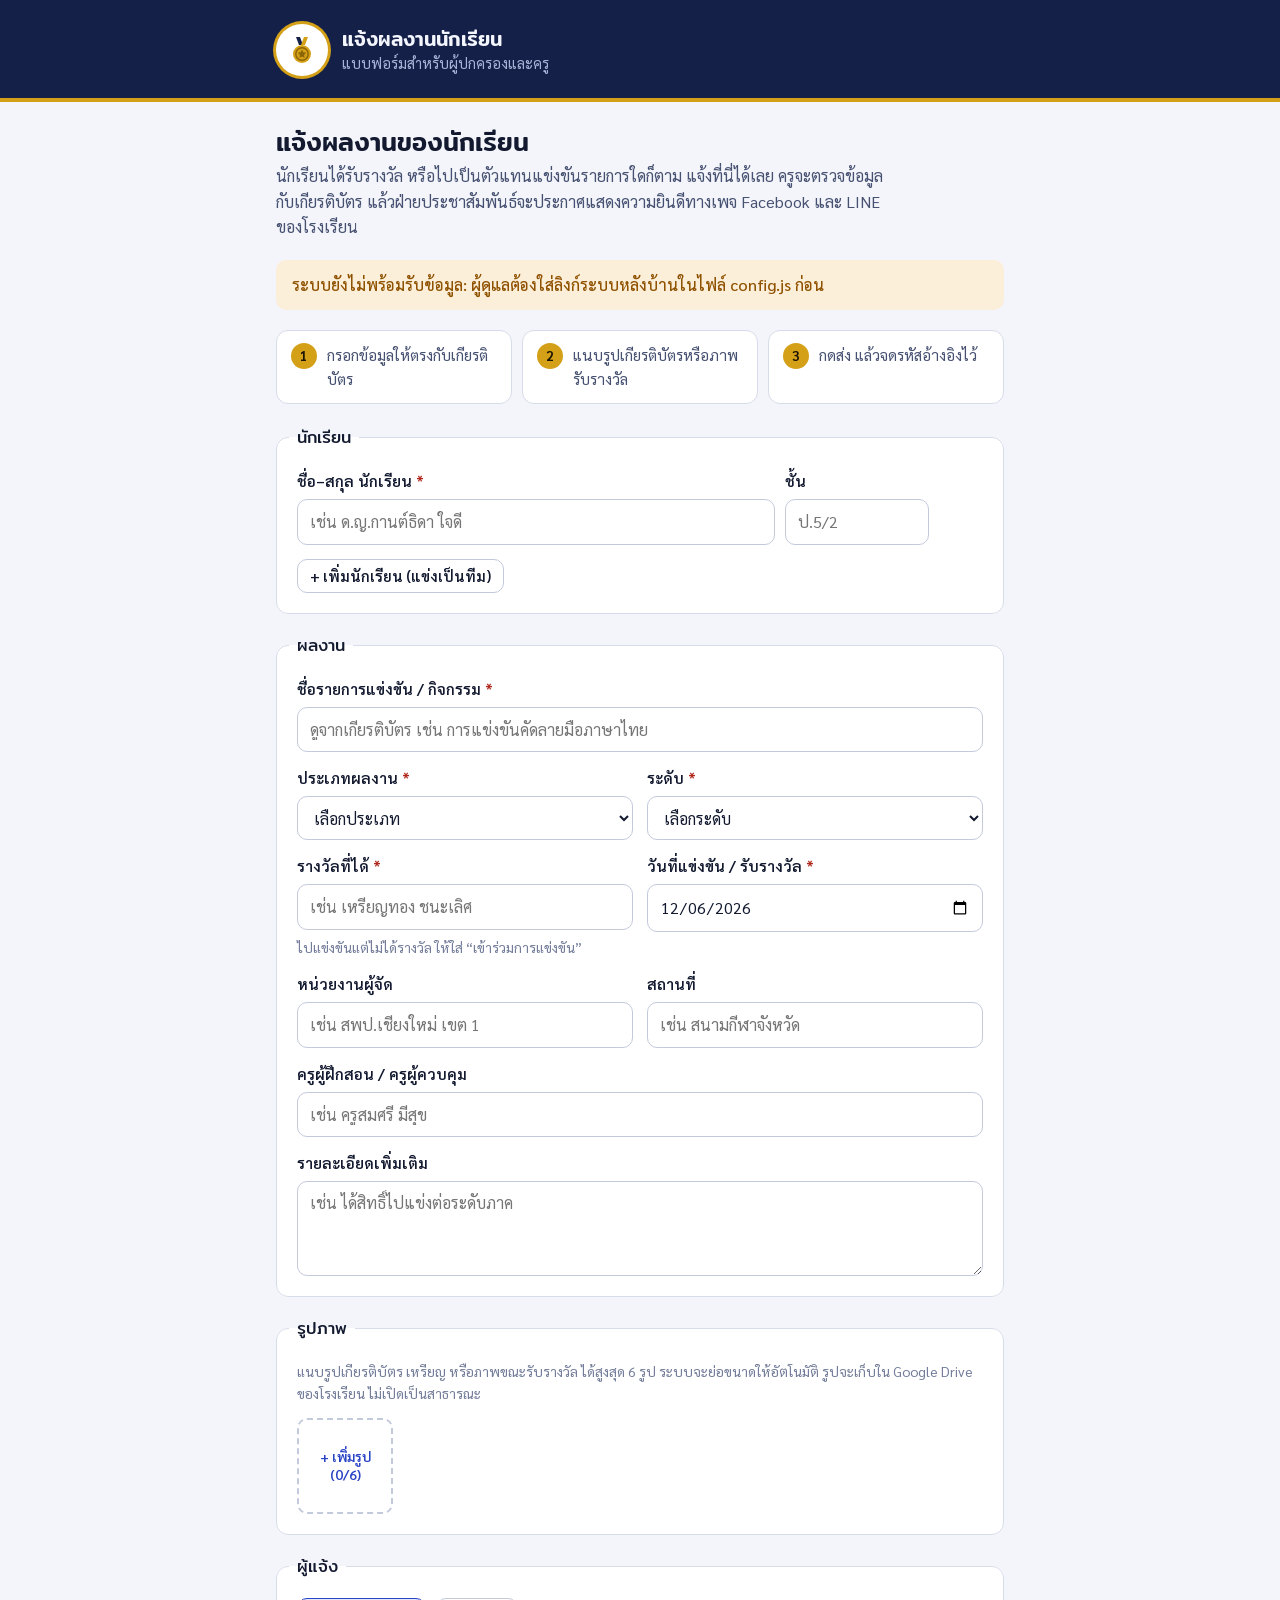
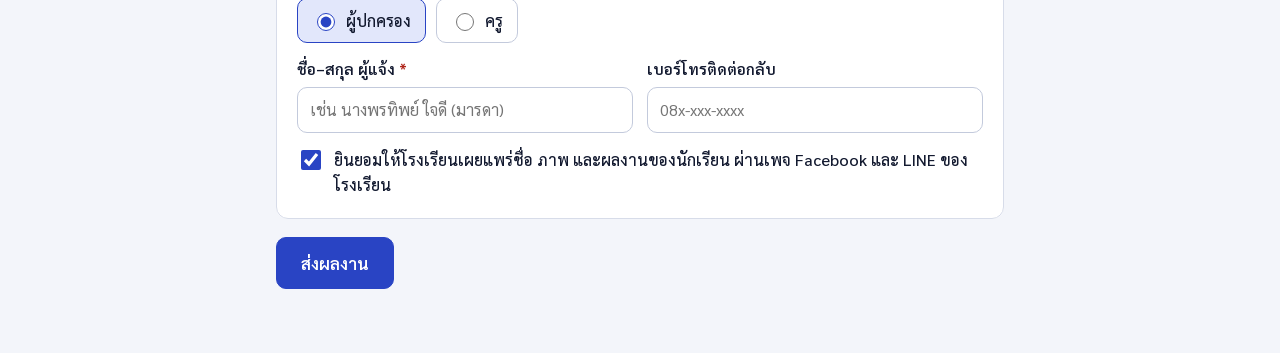
==== index.html @ e20cd3cc "Add files via upload" ====
<!doctype html>
<html lang="th">
<head>
<meta charset="utf-8">
<meta name="viewport" content="width=device-width,initial-scale=1,viewport-fit=cover">
<title>แจ้งผลงานนักเรียน</title>
<meta name="description" content="แบบฟอร์มแจ้งผลงานนักเรียน สำหรับผู้ปกครองและครู พร้อมแนบรูปเกียรติบัตร">
<meta name="theme-color" content="#152048">
<link rel="preconnect" href="https://fonts.googleapis.com">
<link rel="preconnect" href="https://fonts.gstatic.com" crossorigin>
<link rel="stylesheet" href="https://fonts.googleapis.com/css2?family=Mitr:wght@400;500&family=Sarabun:wght@400;500;600;700&display=swap">
<link rel="stylesheet" href="assets/style.css">
<style>
.steps{display:grid;grid-template-columns:repeat(3,1fr);gap:10px;list-style:none;margin:0;padding:0;counter-reset:s}
.steps li{background:var(--surface);border:1px solid var(--line);border-radius:12px;padding:12px 14px;display:flex;gap:10px;align-items:flex-start;font-size:.95rem;color:var(--ink-2);counter-increment:s}
.steps li::before{content:counter(s);flex:none;width:26px;height:26px;border-radius:50%;background:var(--ribbon);color:#1b1404;font-weight:700;display:grid;place-items:center;font-size:.85rem}
.done{background:var(--surface);border:2px solid var(--good);border-radius:16px;padding:28px 24px;display:flex;flex-direction:column;gap:14px;align-items:flex-start}
.done .ref{font-family:var(--font-display);font-size:1.5rem;letter-spacing:.04em;font-variant-numeric:tabular-nums}
.progress{display:flex;align-items:center;gap:10px;color:var(--ink-2);font-weight:500}
@media (max-width:640px){.steps{grid-template-columns:1fr}}
</style>
</head>
<body>
<header class="top solo">
  <div class="wrap narrow">
    <div class="brand">
      <div class="seal" id="seal" aria-hidden="true">
        <svg viewBox="0 0 32 32" fill="none"><path d="M10 3h4l3 8h-4z" fill="#152048"/><path d="M22 3h-4l-3 8h4z" fill="#d4a017"/><circle cx="16" cy="20" r="9" fill="#d4a017"/><circle cx="16" cy="20" r="6.2" fill="none" stroke="#8a6406" stroke-width="1.4"/><path d="M16 15.6l1.3 2.7 3 .4-2.2 2.1.5 3-2.6-1.4-2.6 1.4.5-3-2.2-2.1 3-.4z" fill="#8a6406"/></svg>
      </div>
      <div style="min-width:0">
        <div class="brand-name" id="schoolName">แจ้งผลงานนักเรียน</div>
        <div class="brand-sub" id="schoolSub">แบบฟอร์มสำหรับผู้ปกครองและครู</div>
      </div>
    </div>
  </div>
</header>

<main class="wrap narrow">
  <div class="view">
    <div class="view-head">
      <h1>แจ้งผลงานของนักเรียน</h1>
      <p>นักเรียนได้รับรางวัล หรือไปเป็นตัวแทนแข่งขันรายการใดก็ตาม แจ้งที่นี่ได้เลย ครูจะตรวจข้อมูลกับเกียรติบัตร แล้วฝ่ายประชาสัมพันธ์จะประกาศแสดงความยินดีทางเพจ Facebook และ LINE ของโรงเรียน</p>
    </div>
    <div class="banner warn" id="cfgWarn" hidden></div>

    <ol class="steps" aria-label="ขั้นตอน" id="steps">
      <li>กรอกข้อมูลให้ตรงกับเกียรติบัตร</li>
      <li>แนบรูปเกียรติบัตรหรือภาพรับรางวัล</li>
      <li>กดส่ง แล้วจดรหัสอ้างอิงไว้</li>
    </ol>

    <form id="form" novalidate>
      <fieldset>
        <legend>นักเรียน</legend>
        <div id="rows" style="display:flex;flex-direction:column;gap:12px"></div>
        <div><button class="btn small" type="button" id="addRow">+ เพิ่มนักเรียน (แข่งเป็นทีม)</button></div>
        <span class="err" id="err-stu" hidden>กรอกชื่อนักเรียนให้ครบทุกแถว</span>
      </fieldset>

      <fieldset>
        <legend>ผลงาน</legend>
        <div class="field" id="f-title"><label class="req" for="title">ชื่อรายการแข่งขัน / กิจกรรม</label><input type="text" id="title" placeholder="ดูจากเกียรติบัตร เช่น การแข่งขันคัดลายมือภาษาไทย"></div>
        <div class="grid2">
          <div class="field" id="f-category"><label class="req" for="category">ประเภทผลงาน</label><select id="category"></select></div>
          <div class="field" id="f-level"><label class="req" for="level">ระดับ</label><select id="level"></select></div>
        </div>
        <div class="grid2">
          <div class="field" id="f-award"><label class="req" for="award">รางวัลที่ได้</label><input type="text" id="award" list="awardList" placeholder="เช่น เหรียญทอง ชนะเลิศ"><span class="hint">ไปแข่งขันแต่ไม่ได้รางวัล ให้ใส่ “เข้าร่วมการแข่งขัน”</span></div>
          <div class="field" id="f-date"><label class="req" for="date">วันที่แข่งขัน / รับรางวัล</label><input type="date" id="date"></div>
        </div>
        <div class="grid2">
          <div class="field"><label for="organizer">หน่วยงานผู้จัด</label><input type="text" id="organizer" placeholder="เช่น สพป.เชียงใหม่ เขต 1"></div>
          <div class="field"><label for="venue">สถานที่</label><input type="text" id="venue" placeholder="เช่น สนามกีฬาจังหวัด"></div>
        </div>
        <div class="field"><label for="coach">ครูผู้ฝึกสอน / ครูผู้ควบคุม</label><input type="text" id="coach" placeholder="เช่น ครูสมศรี มีสุข"></div>
        <div class="field"><label for="note">รายละเอียดเพิ่มเติม</label><textarea id="note" rows="3" placeholder="เช่น ได้สิทธิ์ไปแข่งต่อระดับภาค"></textarea></div>
      </fieldset>

      <fieldset>
        <legend>รูปภาพ</legend>
        <p class="hint">แนบรูปเกียรติบัตร เหรียญ หรือภาพขณะรับรางวัล ได้สูงสุด 6 รูป ระบบจะย่อขนาดให้อัตโนมัติ รูปจะเก็บใน Google Drive ของโรงเรียน ไม่เปิดเป็นสาธารณะ</p>
        <div class="thumbs" id="thumbs"></div>
        <span class="err" id="err-photo" hidden></span>
      </fieldset>

      <fieldset>
        <legend>ผู้แจ้ง</legend>
        <div class="choice" role="radiogroup" aria-label="ผู้แจ้ง">
          <label><input type="radio" name="role" id="role-parent" value="parent" checked> ผู้ปกครอง</label>
          <label><input type="radio" name="role" id="role-teacher" value="teacher"> ครู</label>
        </div>
        <div class="grid2">
          <div class="field" id="f-name"><label class="req" for="sname">ชื่อ–สกุล ผู้แจ้ง</label><input type="text" id="sname" placeholder="เช่น นางพรทิพย์ ใจดี (มารดา)" autocomplete="name"></div>
          <div class="field"><label for="phone">เบอร์โทรติดต่อกลับ</label><input type="tel" id="phone" placeholder="08x-xxx-xxxx" inputmode="tel" autocomplete="tel"></div>
        </div>
        <label class="check"><input type="checkbox" id="consent" checked> ยินยอมให้โรงเรียนเผยแพร่ชื่อ ภาพ และผลงานของนักเรียน ผ่านเพจ Facebook และ LINE ของโรงเรียน</label>
        <div class="hp" aria-hidden="true"><label for="website">เว็บไซต์</label><input type="text" id="website" tabindex="-1" autocomplete="off"></div>
      </fieldset>

      <div class="form-actions">
        <button class="btn primary big" type="submit" id="submitBtn">ส่งผลงาน</button>
        <span class="progress" id="progress" role="status" hidden><span class="spinner"></span><span id="progressText"></span></span>
      </div>
      <div class="banner bad" id="submitErr" hidden></div>
    </form>

    <section class="done" id="done" hidden aria-live="polite">
      <span class="st st-announced">ส่งผลงานเรียบร้อย</span>
      <h2>ขอบคุณที่แจ้งผลงาน</h2>
      <p>รหัสอ้างอิงของคุณคือ</p>
      <div class="ref" id="refId"></div>
      <p class="muted">ครูจะตรวจข้อมูลก่อนประกาศ หากต้องแก้ไข ครูจะติดต่อกลับทางเบอร์โทรที่ให้ไว้ แจ้งรหัสนี้กับครูได้หากต้องการสอบถาม</p>
      <button class="btn" type="button" id="again">แจ้งผลงานอื่นเพิ่ม</button>
    </section>
  </div>
</main>

<script src="config.js"></script>
<script src="assets/common.js"></script>
<script>
(function () {
  'use strict';
  const SA = window.SA, $ = s => document.querySelector(s);
  const MAX = 6;
  let photos = []; // {file, url}

  SA.datalists();
  $('#category').innerHTML = SA.options(SA.CATS, 'เลือกประเภท');
  $('#level').innerHTML = SA.options(SA.LEVELS, 'เลือกระดับ');
  $('#date').value = SA.todayISO();
  const renderRows = SA.bindStudentRows($('#rows'), $('#addRow'), 'stu');
  renderRows([]);

  if (!SA.apiReady()) { $('#cfgWarn').hidden = false; $('#cfgWarn').textContent = 'ระบบยังไม่พร้อมรับข้อมูล: ผู้ดูแลต้องใส่ลิงก์ระบบหลังบ้านในไฟล์ config.js ก่อน'; }

  // ชื่อโรงเรียนและตรา (เก็บไว้ในเครื่องเพื่อแสดงเร็วครั้งต่อไป)
  function applyConfig(c) {
    if (!c) return;
    if (c.schoolName) { $('#schoolName').textContent = c.schoolName; document.title = 'แจ้งผลงานนักเรียน · ' + c.schoolName; }
    if (c.affiliation) $('#schoolSub').textContent = c.affiliation;
    if (c.logo) $('#seal').innerHTML = '<img alt="" src="' + SA.dataUrl(c.logo) + '">';
  }
  try { applyConfig(JSON.parse(localStorage.getItem('sa-public-config') || 'null')); } catch (e) {}
  if (SA.apiReady()) {
    SA.api('publicConfig').then(r => {
      applyConfig(r.config);
      try { localStorage.setItem('sa-public-config', JSON.stringify(r.config)); } catch (e) {}
    }).catch(e => {
      if (e.code === 'not_setup' || e.code === 'network') { $('#cfgWarn').hidden = false; $('#cfgWarn').textContent = SA.errText(e); }
    });
  }

  function renderThumbs() {
    let h = photos.map((p, i) => '<figure class="thumb"><img alt="รูปที่ ' + (i + 1) + '" src="' + p.url + '"><button type="button" class="thumb-x" data-rm="' + i + '" aria-label="เอารูปที่ ' + (i + 1) + ' ออก">×</button></figure>').join('');
    if (photos.length < MAX) h += '<label class="add-photo">+ เพิ่มรูป<br>(' + photos.length + '/' + MAX + ')<input type="file" id="photoInput" accept="image/*" multiple aria-label="เลือกรูปภาพ"></label>';
    $('#thumbs').innerHTML = h;
  }
  renderThumbs();
  $('#thumbs').addEventListener('click', e => {
    const b = e.target.closest('[data-rm]'); if (!b) return;
    const i = +b.dataset.rm; URL.revokeObjectURL(photos[i].url); photos.splice(i, 1); renderThumbs();
  });
  $('#thumbs').addEventListener('change', e => {
    if (e.target.id !== 'photoInput') return;
    const files = Array.from(e.target.files || []).filter(f => /^image\//.test(f.type) || /\.(jpe?g|png|webp|heic)$/i.test(f.name));
    const room = MAX - photos.length;
    if (files.length > room) SA.toast('แนบได้สูงสุด ' + MAX + ' รูป');
    files.slice(0, room).forEach(f => photos.push({ file: f, url: URL.createObjectURL(f) }));
    renderThumbs();
  });

  function mark(id, bad) { const f = $('#f-' + id); if (f) f.classList.toggle('invalid', bad); }
  function collect() {
    const v = id => $('#' + id).value.trim();
    return {
      students: SA.readStudents($('#rows')).filter(s => s.name || s.cls),
      title: v('title'), category: v('category'), level: v('level'), award: v('award'), date: v('date'),
      organizer: v('organizer'), venue: v('venue'), coach: v('coach'), note: v('note'),
      submitterRole: $('#role-teacher').checked ? 'teacher' : 'parent',
      submitterName: v('sname'), submitterPhone: v('phone'), consent: $('#consent').checked
    };
  }
  function validate(d) {
    let ok = true;
    const badStu = !d.students.length || d.students.some(s => !s.name);
    $('#err-stu').hidden = !badStu; if (badStu) ok = false;
    [['title', d.title], ['category', d.category], ['level', d.level], ['award', d.award], ['date', d.date], ['name', d.submitterName]].forEach(p => { mark(p[0], !p[1]); if (!p[1]) ok = false; });
    if (!ok) { const f = document.querySelector('.invalid, #err-stu:not([hidden])'); if (f) f.scrollIntoView({ block: 'center', behavior: 'smooth' }); }
    return ok;
  }
  function busy(on, text) { $('#submitBtn').disabled = on; $('#progress').hidden = !on; $('#progressText').textContent = text || ''; }

  $('#form').addEventListener('submit', async e => {
    e.preventDefault();
    $('#submitErr').hidden = true; $('#err-photo').hidden = true;
    const d = collect(); if (!validate(d)) return;
    try {
      const payload = [];
      for (let i = 0; i < photos.length; i++) {
        busy(true, 'กำลังย่อรูปที่ ' + (i + 1) + ' จาก ' + photos.length + '…');
        try { const p = await SA.fileToPayload(photos[i].file, 1600, 'image/jpeg', 0.85); payload.push({ mime: p.mime, b64: p.b64 }); }
        catch (err) { busy(false); $('#err-photo').hidden = false; $('#err-photo').textContent = 'รูปที่ ' + (i + 1) + ': ' + SA.errText(err); return; }
      }
      busy(true, photos.length ? 'กำลังส่งข้อมูลและรูป…' : 'กำลังส่งข้อมูล…');
      const r = await SA.api('submit', { data: d, photos: payload, hp: $('#website').value });
      busy(false);
      $('#refId').textContent = r.id;
      $('#form').hidden = true; $('#steps').hidden = true; $('#done').hidden = false;
      window.scrollTo({ top: 0, behavior: 'smooth' });
    } catch (err) {
      busy(false); $('#submitErr').hidden = false; $('#submitErr').textContent = 'ส่งไม่สำเร็จ: ' + SA.errText(err);
    }
  });

  $('#again').addEventListener('click', () => {
    const keep = { name: $('#sname').value, phone: $('#phone').value, role: $('#role-teacher').checked };
    $('#form').reset(); renderRows([]); photos.forEach(p => URL.revokeObjectURL(p.url)); photos = []; renderThumbs();
    $('#date').value = SA.todayISO(); $('#sname').value = keep.name; $('#phone').value = keep.phone;
    $(keep.role ? '#role-teacher' : '#role-parent').checked = true;
    document.querySelectorAll('.invalid').forEach(x => x.classList.remove('invalid'));
    $('#done').hidden = true; $('#form').hidden = false; $('#steps').hidden = false; window.scrollTo(0, 0);
  });
})();
</script>
</body>
</html>
---- assets/style.css ----
/* ระบบแจ้งผลงานนักเรียน — สไตล์ร่วม
   Layout: แถบหัวสีกรมท่าคาดริบบิ้นทอง + แถบเมนูติดบน แล้วเป็นคอลัมน์งานเดียว */
:root{
  --bg:#f3f5fa; --surface:#ffffff; --surface-2:#eceff7; --line:#d7dce9; --line-2:#c3cadc;
  --ink:#131a30; --ink-2:#465071; --ink-3:#737d99;
  --head-bg:#152048; --head-fg:#f4f6fd; --head-fg-2:#a8b3d8; --ribbon:#d4a017;
  --accent:#2944c4; --accent-ink:#ffffff; --accent-soft:#e2e7fb;
  --gold:#8a6406; --gold-bg:#fbefcc; --silver:#4f5866; --silver-bg:#e8ebf0; --bronze:#874a1d; --bronze-bg:#f6e1cf;
  --warn:#8f5200; --warn-bg:#fcefd9; --bad:#b0261b; --bad-bg:#fce6e3; --good:#17703f; --good-bg:#def3e7; --info:#2944c4; --info-bg:#e2e7fb;
  --shadow:0 1px 2px rgba(19,26,48,.06),0 4px 16px rgba(19,26,48,.06);
  --font-display:"Mitr","Sarabun",system-ui,sans-serif;
  --font-body:"Sarabun","Noto Sans Thai",system-ui,sans-serif;
  --r:12px;
  color-scheme:light;
}
@media (prefers-color-scheme: dark){
  :root{
    --bg:#0d1222; --surface:#151c31; --surface-2:#1c2440; --line:#2a3352; --line-2:#3a4568;
    --ink:#e9ecf7; --ink-2:#b4bdd6; --ink-3:#8590ae;
    --head-bg:#0a0f1e; --head-fg:#eef1fb; --head-fg-2:#8d99c2; --ribbon:#e1b23a;
    --accent:#7f95ff; --accent-ink:#0b1022; --accent-soft:#222d58;
    --gold:#f0c95c; --gold-bg:#3a2e10; --silver:#ccd3de; --silver-bg:#2b3140; --bronze:#eaa874; --bronze-bg:#3b2618;
    --warn:#f2ab52; --warn-bg:#3a2910; --bad:#ff8b80; --bad-bg:#3d1916; --good:#62d394; --good-bg:#12301f; --info:#7f95ff; --info-bg:#222d58;
    --shadow:0 1px 2px rgba(0,0,0,.3),0 4px 16px rgba(0,0,0,.25);
    color-scheme:dark;
  }
}
*{box-sizing:border-box}
[hidden]{display:none!important}
html{-webkit-text-size-adjust:100%}
body{margin:0;background:var(--bg);color:var(--ink);font-family:var(--font-body);font-size:16px;line-height:1.6;-webkit-font-smoothing:antialiased;padding-bottom:env(safe-area-inset-bottom,0px)}
body::before{content:"";position:fixed;inset:0 0 auto;height:env(safe-area-inset-top,0px);z-index:10;background:var(--head-bg)}
img{max-width:100%}
h1,h2,h3{font-family:var(--font-display);font-weight:500;line-height:1.3;text-wrap:balance;margin:0}
h1{font-size:1.6rem} h2{font-size:1.2rem} h3{font-size:1.02rem}
p{margin:0}
a{color:var(--accent)}
button,input,select,textarea{font:inherit;color:inherit}
:focus-visible{outline:2px solid var(--accent);outline-offset:2px}
.wrap{max-width:1120px;margin:0 auto;padding-left:max(16px,env(safe-area-inset-left,0px));padding-right:max(16px,env(safe-area-inset-right,0px))}
.wrap.narrow{max-width:760px}
.muted{color:var(--ink-3)}

/* header */
.top{background:var(--head-bg);color:var(--head-fg);padding-top:env(safe-area-inset-top,0px)}
.top .wrap{display:flex;align-items:center;justify-content:space-between;gap:16px;padding-block:18px 12px;flex-wrap:wrap}
.top.solo{border-bottom:4px solid var(--ribbon)}
.top.solo .wrap{padding-block:24px 22px}
.brand{display:flex;align-items:center;gap:14px;min-width:0}
.seal{width:52px;height:52px;border-radius:50%;flex:none;display:grid;place-items:center;background:#fff;overflow:hidden;box-shadow:0 0 0 3px var(--ribbon)}
.seal img{width:84%;height:84%;object-fit:contain}
.seal svg{width:32px;height:32px}
.brand-name{font-family:var(--font-display);font-size:1.25rem;font-weight:500;line-height:1.25}
.brand-sub{color:var(--head-fg-2);font-size:.92rem}
.top-actions{display:flex;align-items:center;gap:10px;color:var(--head-fg-2);font-size:.92rem;flex-wrap:wrap}
.top-actions button{background:transparent;border:1px solid rgba(255,255,255,.25);color:var(--head-fg);border-radius:8px;padding:4px 12px;cursor:pointer}
.top-actions button:hover{border-color:var(--ribbon)}
.tabs{position:sticky;top:env(safe-area-inset-top,0px);z-index:6;background:var(--head-bg);border-bottom:3px solid var(--ribbon)}
.tabs .wrap{display:flex;gap:2px;overflow-x:auto;scrollbar-width:none}
.tabs .wrap::-webkit-scrollbar{display:none}
.tab{flex:none;display:flex;align-items:center;gap:8px;padding:12px 14px 10px;color:var(--head-fg-2);text-decoration:none;font-family:var(--font-display);font-size:.98rem;border-bottom:3px solid transparent;margin-bottom:-3px;white-space:nowrap}
.tab:hover{color:var(--head-fg)}
.tab[aria-current="page"]{color:var(--head-fg);border-bottom-color:#fff}
.tab .count{min-width:22px;height:22px;padding:0 7px;border-radius:11px;background:var(--ribbon);color:#1b1404;font-family:var(--font-body);font-weight:700;font-size:.8rem;display:inline-grid;place-items:center}
.tab .count[data-zero]{background:rgba(255,255,255,.14);color:var(--head-fg-2)}

/* layout */
main{padding-block:24px 64px}
.view{display:flex;flex-direction:column;gap:20px}
.view-head{display:flex;flex-direction:column;gap:4px}
.view-head p{color:var(--ink-2);max-width:68ch}
.panel{background:var(--surface);border:1px solid var(--line);border-radius:var(--r);padding:20px;box-shadow:var(--shadow);min-width:0}
.panel-head{display:flex;align-items:baseline;justify-content:space-between;gap:12px;flex-wrap:wrap;margin-bottom:14px}
.banner{border-radius:10px;padding:12px 16px;font-weight:500}
.banner.warn{background:var(--warn-bg);color:var(--warn)}
.banner.bad{background:var(--bad-bg);color:var(--bad)}
.banner.good{background:var(--good-bg);color:var(--good)}
.banner.info{background:var(--info-bg);color:var(--info)}

/* buttons */
.btn{display:inline-flex;align-items:center;justify-content:center;gap:8px;min-height:42px;padding:8px 16px;border-radius:10px;border:1px solid var(--line-2);background:var(--surface);color:var(--ink);font-weight:600;cursor:pointer;text-decoration:none;line-height:1.2}
.btn:hover{border-color:var(--accent);color:var(--accent)}
.btn.primary{background:var(--accent);border-color:var(--accent);color:var(--accent-ink)}
.btn.primary:hover{filter:brightness(1.08);color:var(--accent-ink)}
.btn.good{background:var(--good);border-color:var(--good);color:var(--surface)}
.btn.good:hover{filter:brightness(1.08);color:var(--surface)}
.btn.danger{color:var(--bad);border-color:var(--bad)}
.btn.danger.solid{background:var(--bad);color:var(--surface)}
.btn.small{min-height:34px;padding:4px 12px;font-size:.92rem}
.btn.big{min-height:52px;padding:12px 24px;font-size:1.05rem}
.btn[disabled]{opacity:.5;cursor:not-allowed;filter:none}
.btn-row{display:flex;gap:8px;flex-wrap:wrap;align-items:center}
.link-btn{background:none;border:0;padding:0;color:var(--accent);font-weight:600;cursor:pointer;text-decoration:underline;text-underline-offset:3px}

/* chips */
.st,.medal,.lvl{display:inline-flex;align-items:center;gap:6px;padding:2px 10px;border-radius:999px;font-size:.84rem;font-weight:600;white-space:nowrap;line-height:1.6}
.st::before{content:"";width:7px;height:7px;border-radius:50%;background:currentColor}
.st-pending{background:var(--warn-bg);color:var(--warn)}
.st-returned{background:var(--bad-bg);color:var(--bad)}
.st-approved{background:var(--info-bg);color:var(--info)}
.st-announced{background:var(--good-bg);color:var(--good)}
.medal{white-space:normal}
.medal-gold{background:var(--gold-bg);color:var(--gold)}
.medal-silver{background:var(--silver-bg);color:var(--silver)}
.medal-bronze{background:var(--bronze-bg);color:var(--bronze)}
.medal-plain{background:var(--surface-2);color:var(--ink-2)}
.lvl{background:transparent;border:1px solid var(--line-2);color:var(--ink-2);font-weight:500}

/* forms */
form{display:flex;flex-direction:column;gap:18px}
fieldset{border:1px solid var(--line);border-radius:var(--r);padding:18px 20px 20px;margin:0;background:var(--surface);display:flex;flex-direction:column;gap:14px;min-width:0}
legend{font-family:var(--font-display);font-size:1.05rem;padding:0 8px;margin-left:-8px}
.grid2{display:grid;grid-template-columns:1fr 1fr;gap:14px}
.grid3{display:grid;grid-template-columns:repeat(3,1fr);gap:14px}
.field{display:flex;flex-direction:column;gap:6px;min-width:0}
.field label,.label{font-weight:600;font-size:.94rem}
.hint{color:var(--ink-3);font-size:.86rem}
.req::after{content:" *";color:var(--bad)}
input[type=text],input[type=url],input[type=tel],input[type=date],input[type=search],input[type=password],input[type=email],input:not([type]),select,textarea{width:100%;min-height:44px;padding:9px 12px;border-radius:10px;border:1px solid var(--line-2);background:var(--surface);color:var(--ink)}
input[type=color]{height:44px;width:100%;border-radius:10px;border:1px solid var(--line-2);background:var(--surface);padding:4px}
textarea{resize:vertical;line-height:1.55}
input:focus,select:focus,textarea:focus{outline:2px solid var(--accent);outline-offset:-1px;border-color:var(--accent)}
.field.invalid input,.field.invalid select{border-color:var(--bad)}
.err{color:var(--bad);font-size:.86rem;font-weight:500}
.stu-row{display:grid;grid-template-columns:minmax(0,1fr) 9em auto;gap:10px;align-items:end}
.icon-btn{width:44px;height:44px;border-radius:10px;border:1px solid var(--line-2);background:var(--surface);cursor:pointer;font-size:1.3rem;line-height:1;color:var(--ink-2)}
.icon-btn:hover{color:var(--bad);border-color:var(--bad)}
.choice{display:flex;gap:10px;flex-wrap:wrap}
.choice label{display:flex;align-items:center;gap:8px;padding:9px 14px;border:1px solid var(--line-2);border-radius:10px;cursor:pointer;font-weight:500}
.choice input{accent-color:var(--accent);width:18px;height:18px}
.choice label:has(input:checked){border-color:var(--accent);background:var(--accent-soft)}
.check{display:flex;gap:10px;align-items:flex-start;font-weight:500;cursor:pointer}
.check input{width:20px;height:20px;margin-top:3px;accent-color:var(--accent);flex:none}
.thumbs{display:flex;gap:10px;flex-wrap:wrap}
.thumb{position:relative;width:96px;height:96px;margin:0;border-radius:10px;overflow:hidden;border:1px solid var(--line);background:var(--surface-2);display:grid;place-items:center;color:var(--ink-3);font-size:.8rem}
.thumb img{width:100%;height:100%;object-fit:cover}
.thumb-x{position:absolute;top:4px;right:4px;width:28px;height:28px;border-radius:50%;border:0;background:rgba(0,0,0,.62);color:#fff;cursor:pointer;line-height:1;font-size:1rem}
.add-photo{width:96px;height:96px;border-radius:10px;border:2px dashed var(--line-2);display:grid;place-items:center;text-align:center;color:var(--accent);font-weight:600;font-size:.86rem;cursor:pointer;position:relative;padding:6px;line-height:1.3}
.add-photo input{position:absolute;inset:0;opacity:0;cursor:pointer}
.form-actions{display:flex;gap:12px;align-items:center;flex-wrap:wrap}
.hp{position:absolute;left:-10000px;width:1px;height:1px;overflow:hidden}

/* modal + toast */
.modal{position:fixed;inset:0;z-index:20;background:rgba(8,12,26,.55);display:flex;align-items:flex-start;justify-content:center;overflow-y:auto;padding:calc(24px + env(safe-area-inset-top,0px)) max(16px,env(safe-area-inset-right,0px)) calc(24px + env(safe-area-inset-bottom,0px)) max(16px,env(safe-area-inset-left,0px))}
.modal-panel{background:var(--surface);color:var(--ink);border-radius:16px;width:100%;max-width:760px;padding:24px;display:flex;flex-direction:column;gap:16px;box-shadow:0 20px 60px rgba(0,0,0,.35)}
.modal-head{display:flex;justify-content:space-between;gap:12px;align-items:flex-start}
.toast{position:fixed;left:50%;transform:translateX(-50%);bottom:calc(20px + env(safe-area-inset-bottom,0px));z-index:30;background:var(--ink);color:var(--surface);padding:10px 18px;border-radius:999px;font-weight:600;box-shadow:0 8px 24px rgba(0,0,0,.3);max-width:calc(100% - 32px);text-align:center}
.spinner{width:18px;height:18px;border-radius:50%;border:2.5px solid currentColor;border-right-color:transparent;display:inline-block;vertical-align:-3px}
@media (prefers-reduced-motion:no-preference){
  .spinner{animation:spin .8s linear infinite}
  .btn,.pick,.row,.q-card{transition:border-color .15s,background-color .15s,filter .15s}
}
@keyframes spin{to{transform:rotate(360deg)}}

@media (max-width:760px){
  h1{font-size:1.35rem}
  .grid2,.grid3{grid-template-columns:1fr}
  .stu-row{grid-template-columns:minmax(0,1fr) 6.5em auto}
  .panel,fieldset{padding:16px}
}
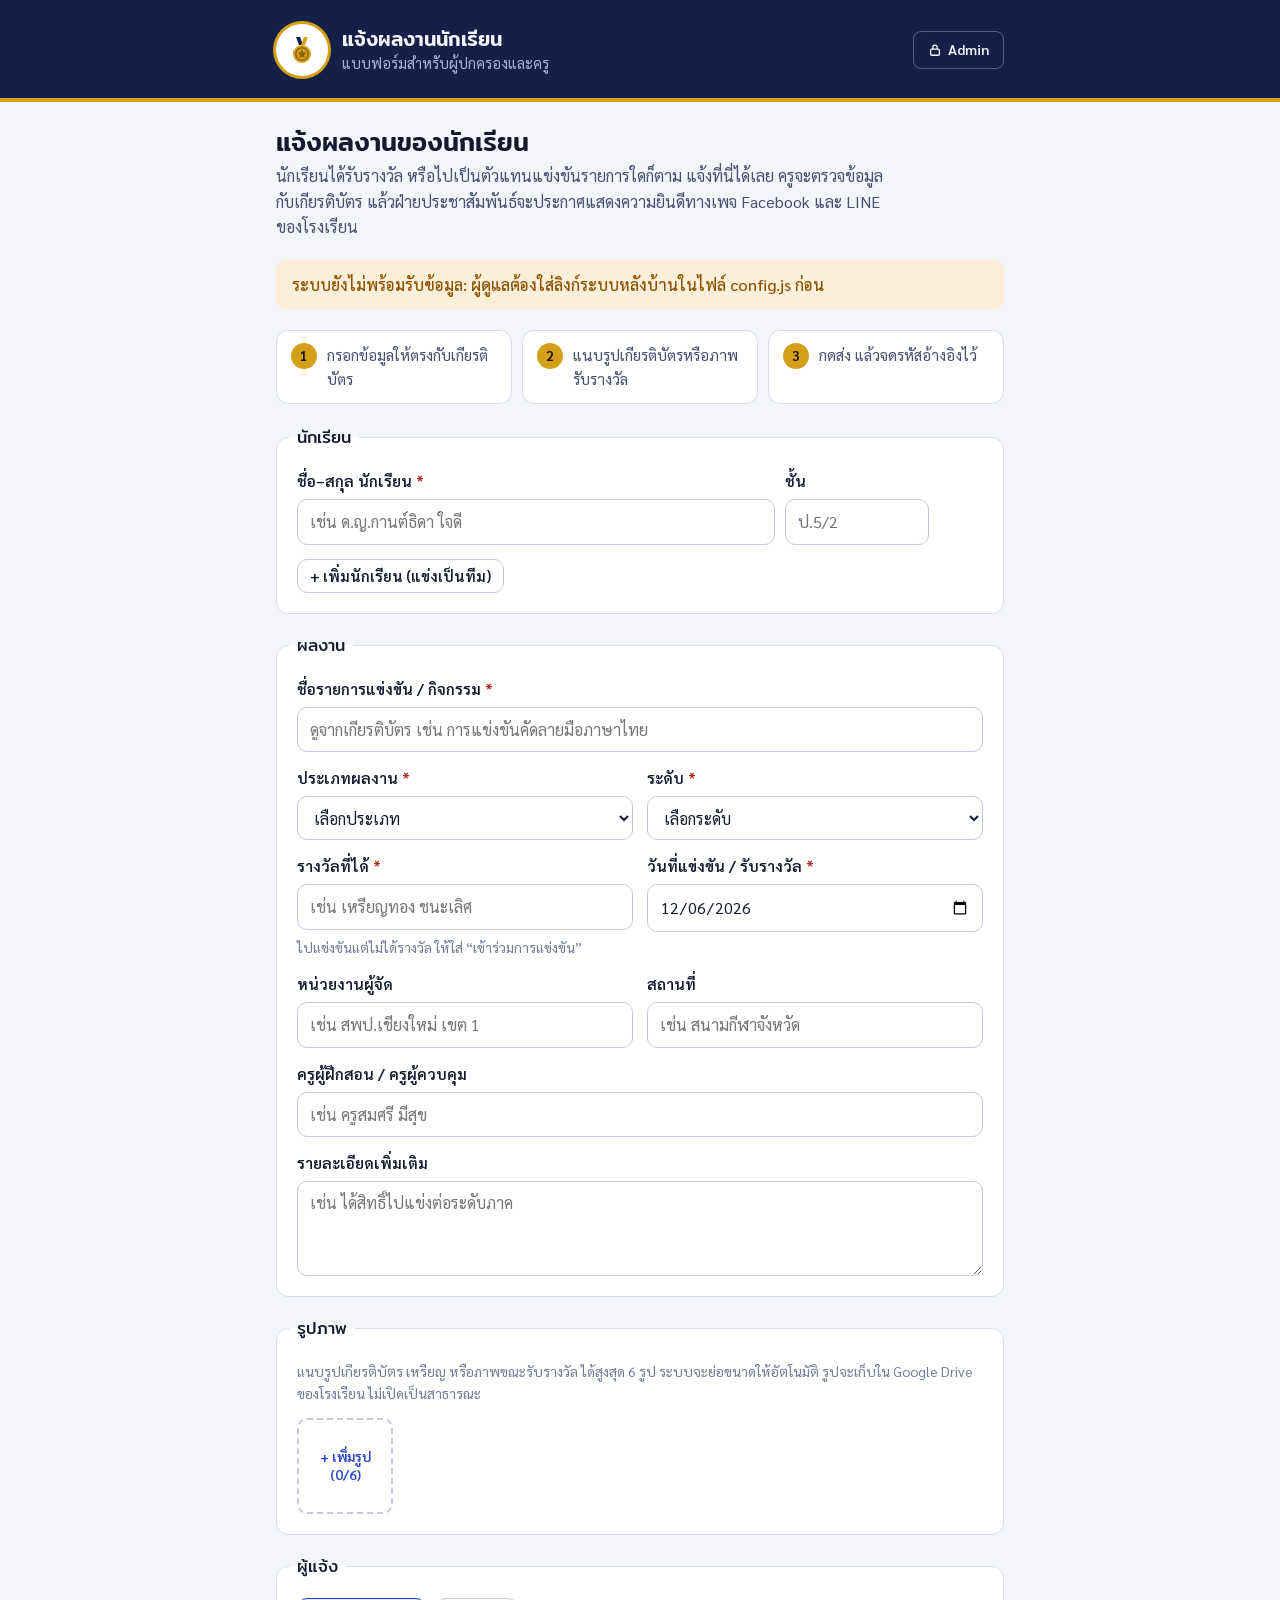
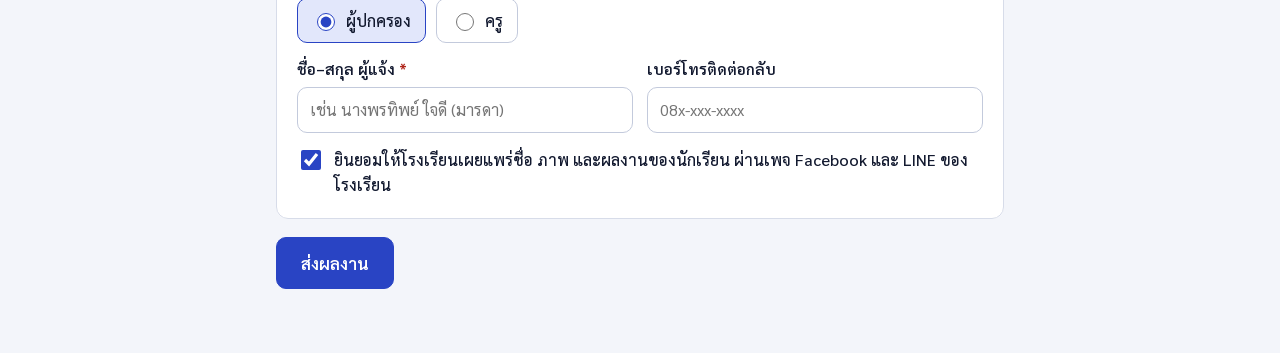
==== commit 93874961: "Add files via upload" ====
--- a/index.html
+++ b/index.html
@@ -32,6 +32,10 @@
         <div class="brand-sub" id="schoolSub">แบบฟอร์มสำหรับผู้ปกครองและครู</div>
       </div>
     </div>
+    <a class="admin-link" href="staff.html" title="หลังบ้านสำหรับครูและฝ่ายประชาสัมพันธ์">
+      <svg viewBox="0 0 16 16" fill="none" aria-hidden="true"><rect x="3" y="7" width="10" height="7" rx="1.5" stroke="currentColor" stroke-width="1.5"/><path d="M5.5 7V5a2.5 2.5 0 0 1 5 0v2" stroke="currentColor" stroke-width="1.5"/></svg>
+      Admin
+    </a>
   </div>
 </header>
 
--- a/assets/style.css
+++ b/assets/style.css
@@ -45,7 +45,10 @@
 .top{background:var(--head-bg);color:var(--head-fg);padding-top:env(safe-area-inset-top,0px)}
 .top .wrap{display:flex;align-items:center;justify-content:space-between;gap:16px;padding-block:18px 12px;flex-wrap:wrap}
 .top.solo{border-bottom:4px solid var(--ribbon)}
-.top.solo .wrap{padding-block:24px 22px}
+.top.solo .wrap{padding-block:24px 22px;flex-wrap:nowrap}
+.admin-link{flex:none;display:inline-flex;align-items:center;gap:6px;min-height:36px;padding:6px 14px;border-radius:8px;border:1px solid rgba(255,255,255,.28);color:var(--head-fg);text-decoration:none;font-weight:600;font-size:.9rem}
+.admin-link:hover{border-color:var(--ribbon);color:var(--head-fg)}
+.admin-link svg{width:14px;height:14px}
 .brand{display:flex;align-items:center;gap:14px;min-width:0}
 .seal{width:52px;height:52px;border-radius:50%;flex:none;display:grid;place-items:center;background:#fff;overflow:hidden;box-shadow:0 0 0 3px var(--ribbon)}
 .seal img{width:84%;height:84%;object-fit:contain}
